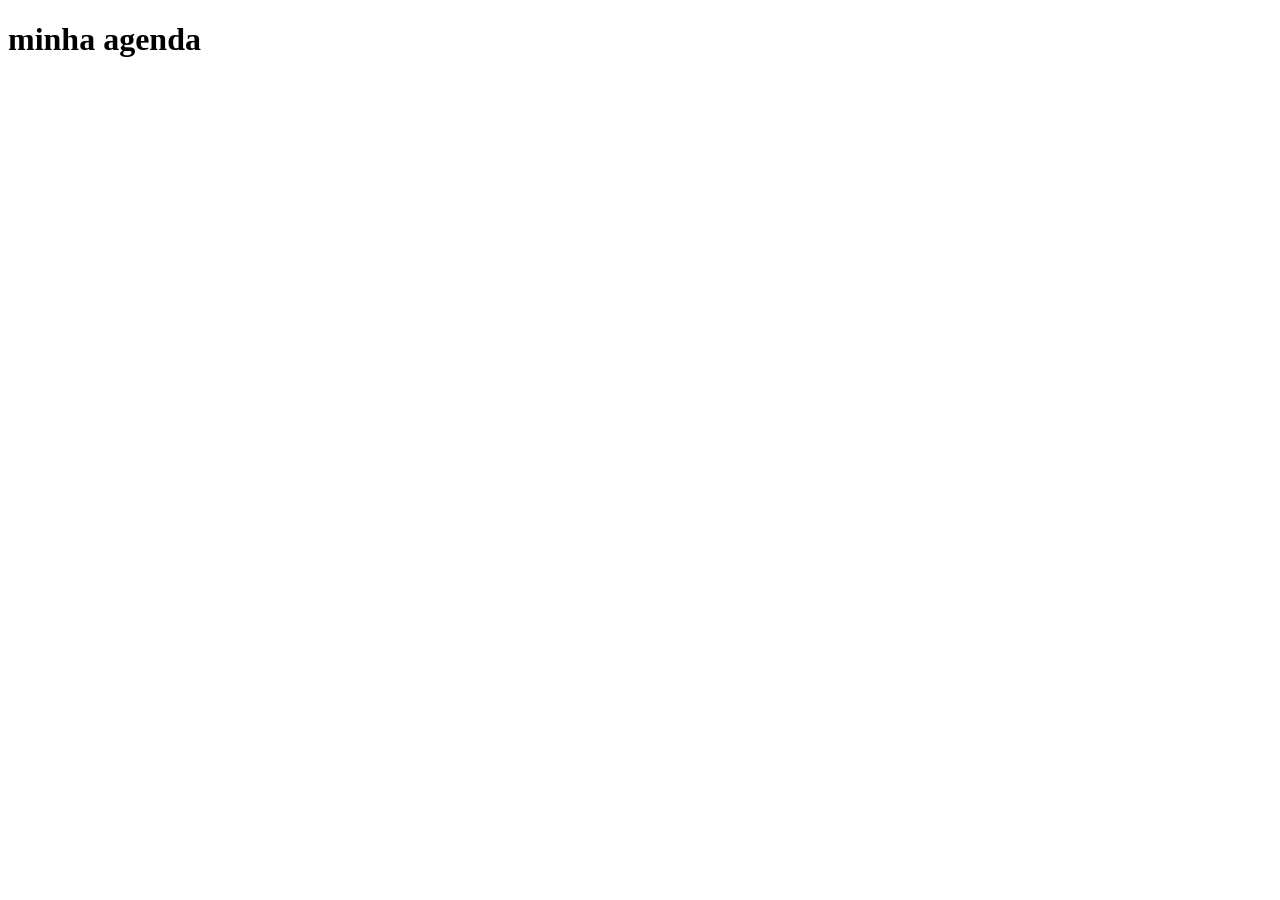
==== src/index.html @ f69b196a "Primeiro commit da PWA Minha Agenda" ====
<!DOCTYPE html>
<html lang="PT-BR">
<head>
    <meta charset="UTF-8">
    <meta name="viewport" content="width=device-width, initial-scale=1.0">
    <link rel="manifest" href="manifest.webmanifest">
    <link rel="stylesheet" href="style.css">
    <script href="app.js"></script>
    <title>Minha Agenda</title>
</head>
<body>
    <h1>minha agenda</h1>
</body>
</html>
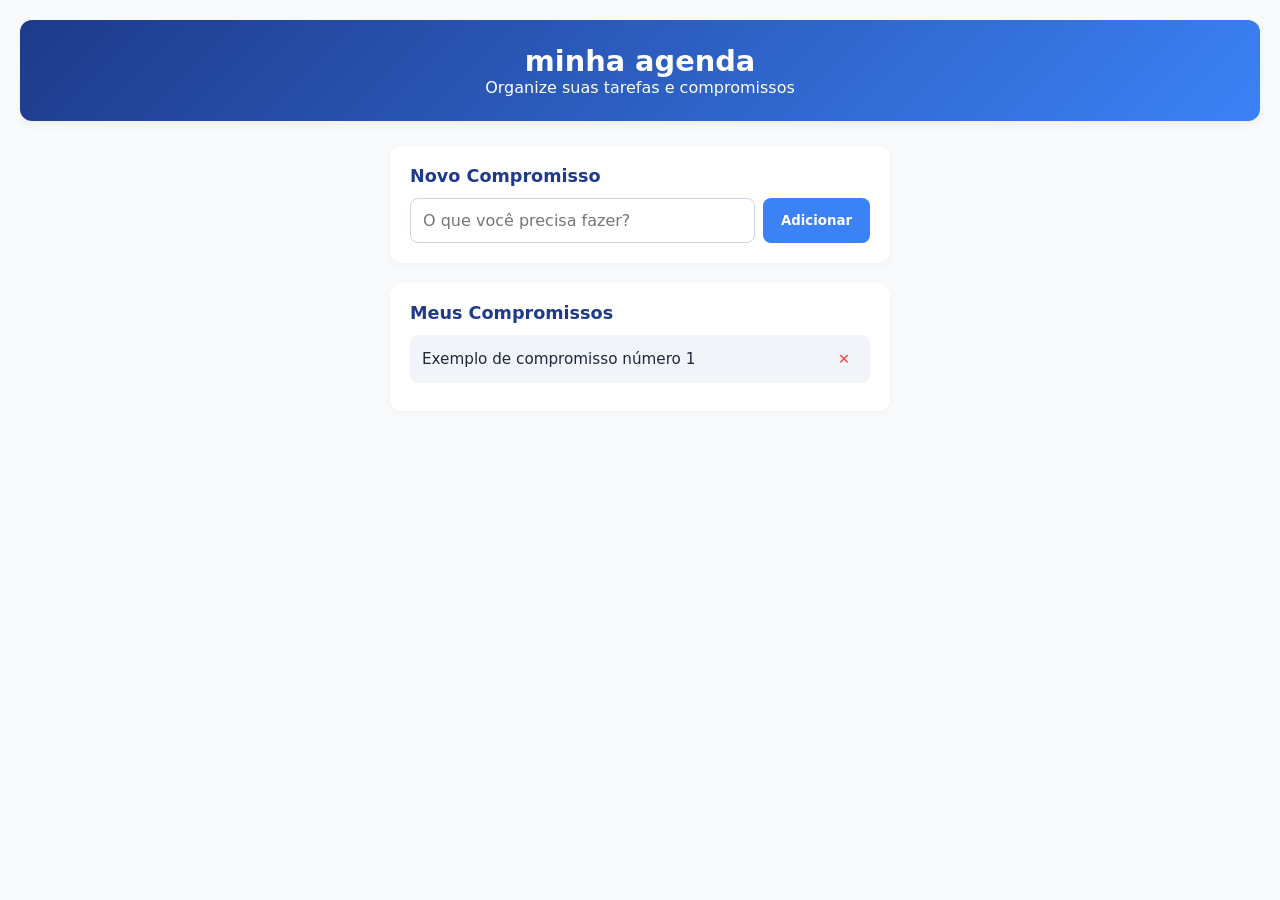
==== commit 8c3ad3ee: "Primeiro commit da PWA Minha Agenda" ====
--- a/src/index.html
+++ b/src/index.html
@@ -5,10 +5,33 @@
     <meta name="viewport" content="width=device-width, initial-scale=1.0">
     <link rel="manifest" href="manifest.webmanifest">
     <link rel="stylesheet" href="style.css">
-    <script href="app.js"></script>
+    <script src="app.js" defer></script>
     <title>Minha Agenda</title>
 </head>
 <body>
-    <h1>minha agenda</h1>
+    <header>
+        <h1> Minha Agenda</h1>
+        <p>Organize suas tarefas e compromissos</p>
+    </header>
+
+    <main class="container">
+      
+        <section class="card">
+            <h2>Novo Compromisso</h2>
+            <div class="form-group">
+                <input type="text" id="novaTarefa" placeholder="O que você precisa fazer?">
+                <button onclick="adicionarTarefa()">Adicionar</button>
+            </div>
+        </section>
+
+        
+        <section class="card">
+            <h2>Meus Compromissos</h2>
+            <ul id="listaTarefas">
+            
+                <li class="tarefa-item">Exemplo de compromisso número 1 <button class="btn-deletar" onclick="this.parentElement.remove()">✕</button></li>
+            </ul>
+        </section>
+    </main>
 </body>
-</html>+</html>
--- a/src/style.css
+++ b/src/style.css
@@ -0,0 +1,105 @@
+* {
+    margin: 0;
+    padding: 0;
+    box-sizing: border-box;
+    font-family: 'Segoe UI', system-ui, sans-serif;
+}
+
+body {
+    background-color: #f8fafc;
+    color: #1e293b;
+    padding: 20px;
+}
+
+header {
+    text-align: center;
+    margin-bottom: 25px;
+    padding: 24px;
+    background: linear-gradient(135deg, #1e3a8a, #3b82f6);
+    color: white;
+    border-radius: 12px;
+    box-shadow: 0 4px 10px rgba(0, 0, 0, 0.05);
+}
+
+header h1 {
+    font-size: 1.8rem;
+    text-transform: lowercase; /* Mantém a estética solicitada no seu h1 */
+}
+
+.container {
+    max-width: 500px;
+    margin: 0 auto;
+}
+
+.card {
+    background: white;
+    padding: 20px;
+    border-radius: 12px;
+    margin-bottom: 20px;
+    box-shadow: 0 2px 8px rgba(0, 0, 0, 0.04);
+}
+
+.card h2 {
+    font-size: 1.1rem;
+    color: #1e3a8a;
+    margin-bottom: 12px;
+}
+
+.form-group {
+    display: flex;
+    gap: 8px;
+}
+
+input {
+    flex: 1;
+    padding: 12px;
+    border: 1px solid #cbd5e1;
+    border-radius: 8px;
+    outline: none;
+    font-size: 1rem;
+}
+
+input:focus {
+    border-color: #3b82f6;
+}
+
+button {
+    background-color: #3b82f6;
+    color: white;
+    border: none;
+    padding: 12px 18px;
+    border-radius: 8px;
+    font-weight: 600;
+    cursor: pointer;
+    transition: background 0.2s;
+}
+
+button:hover {
+    background-color: #2563eb;
+}
+
+ul {
+    list-style: none;
+}
+
+.tarefa-item {
+    display: flex;
+    justify-content: space-between;
+    align-items: center;
+    padding: 12px;
+    background: #f1f5f9;
+    border-radius: 8px;
+    margin-bottom: 8px;
+    font-size: 0.95rem;
+}
+
+.btn-deletar {
+    background: transparent;
+    color: #ef4444;
+    padding: 4px 8px;
+    font-size: 0.9rem;
+}
+
+.btn-deletar:hover {
+    background: #fee2e2;
+}
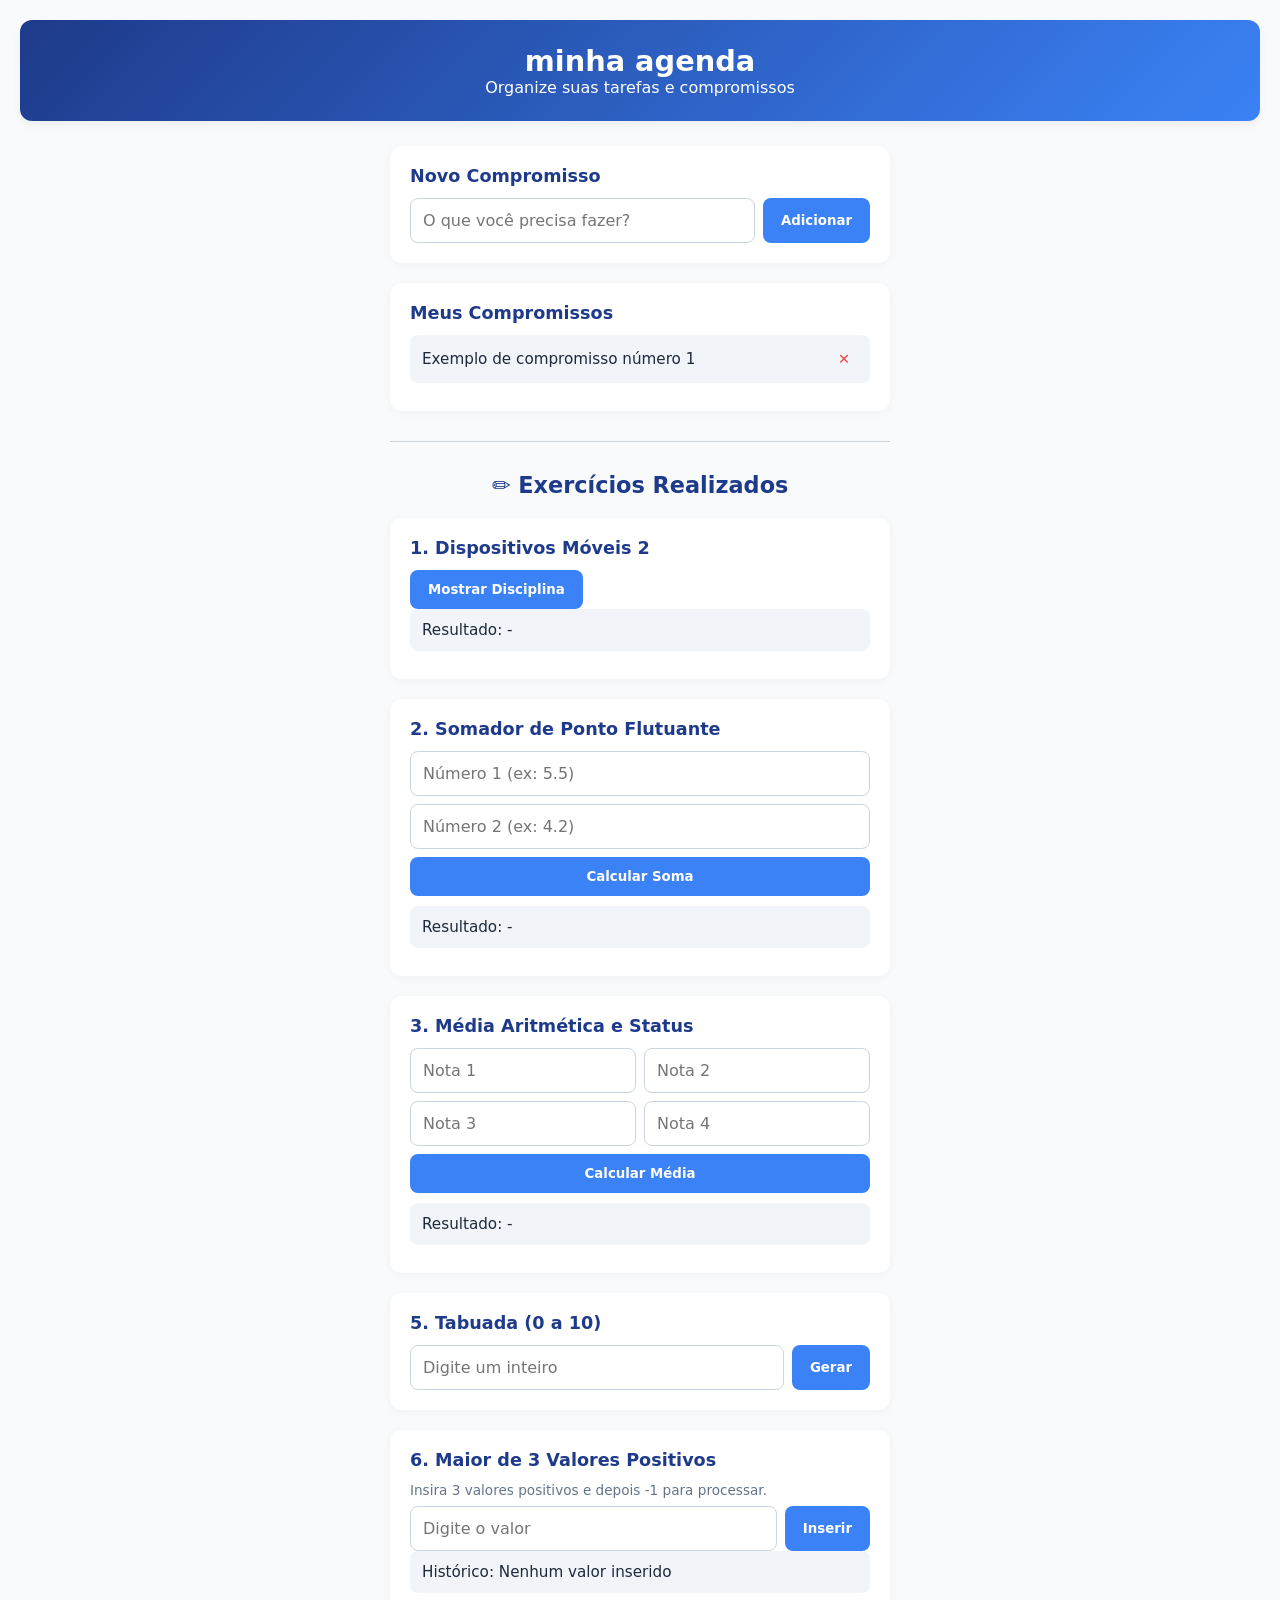
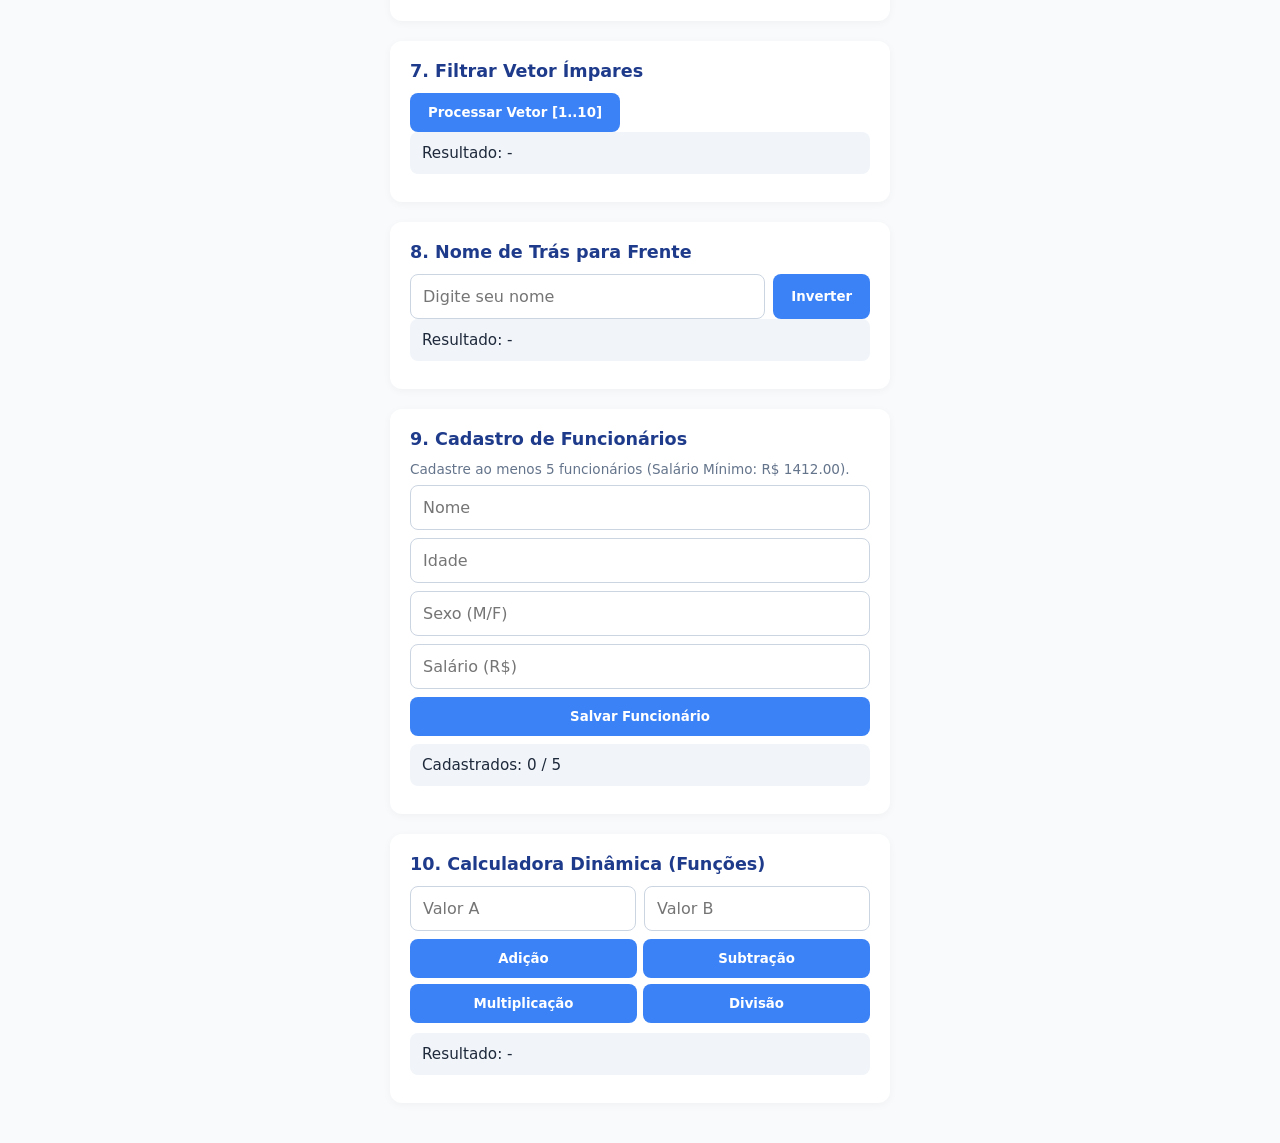
==== commit 943e908e: "Exercicios" ====
--- a/src/index.html
+++ b/src/index.html
@@ -16,6 +16,7 @@
 
     <main class="container">
       
+        <!-- Bloco Principal da Agenda -->
         <section class="card">
             <h2>Novo Compromisso</h2>
             <div class="form-group">
@@ -24,13 +25,120 @@
             </div>
         </section>
 
-        
         <section class="card">
             <h2>Meus Compromissos</h2>
             <ul id="listaTarefas">
-            
                 <li class="tarefa-item">Exemplo de compromisso número 1 <button class="btn-deletar" onclick="this.parentElement.remove()">✕</button></li>
             </ul>
+        </section>
+
+        <hr style="border: 0; height: 1px; background: #cbd5e1; margin: 30px 0;">
+
+        <!-- Seção dos Exercícios Integrados -->
+        <h2 style="text-align: center; margin-bottom: 20px; color: #1e3a8a; font-size: 1.4rem;">✏️ Exercícios Realizados</h2>
+
+        <!-- Exercício 1 -->
+        <section class="card">
+            <h2>1. Dispositivos Móveis 2</h2>
+            <div class="form-group">
+                <button onclick="mostrarDisciplina()">Mostrar Disciplina</button>
+            </div>
+            <div class="tarefa-item" id="resEx1">Resultado: -</div>
+        </section>
+
+        <!-- Exercício 2 -->
+        <section class="card">
+            <h2>2. Somador de Ponto Flutuante</h2>
+            <div class="form-group" style="display: flex; flex-direction: column; gap: 8px;">
+                <input type="number" step="any" id="ex2Num1" placeholder="Número 1 (ex: 5.5)">
+                <input type="number" step="any" id="ex2Num2" placeholder="Número 2 (ex: 4.2)">
+                <button onclick="somarFlutuantes()">Calcular Soma</button>
+            </div>
+            <div class="tarefa-item" id="resEx2" style="margin-top: 10px;">Resultado: -</div>
+        </section>
+
+        <!-- Exercício 3 -->
+        <section class="card">
+            <h2>3. Média Aritmética e Status</h2>
+            <div class="form-group" style="display: grid; grid-template-columns: 1fr 1fr; gap: 8px;">
+                <input type="number" id="nota1" placeholder="Nota 1" min="0" max="10">
+                <input type="number" id="nota2" placeholder="Nota 2" min="0" max="10">
+                <input type="number" id="nota3" placeholder="Nota 3" min="0" max="10">
+                <input type="number" id="nota4" placeholder="Nota 4" min="0" max="10">
+            </div>
+            <button onclick="calcularMedia()" style="width: 100%; margin-top: 8px;">Calcular Média</button>
+            <div class="tarefa-item" id="resEx3" style="margin-top: 10px;">Resultado: -</div>
+        </section>
+
+        <!-- Exercício 5 -->
+        <section class="card">
+            <h2>5. Tabuada (0 a 10)</h2>
+            <div class="form-group">
+                <input type="number" id="numTabuada" placeholder="Digite um inteiro">
+                <button onclick="gerarTabuada()">Gerar</button>
+            </div>
+            <div class="tarefa-item" id="resEx5" style="white-space: pre-line; display: none;"></div>
+        </section>
+
+        <!-- Exercício 6 -->
+        <section class="card">
+            <h2>6. Maior de 3 Valores Positivos</h2>
+            <p style="font-size: 0.85rem; color: #64748b; margin-bottom: 8px;">Insira 3 valores positivos e depois -1 para processar.</p>
+            <div class="form-group">
+                <input type="number" id="inputMaior" placeholder="Digite o valor">
+                <button onclick="adicionarValorMaior()">Inserir</button>
+            </div>
+            <div class="tarefa-item" id="resEx6">Histórico: Nenhum valor inserido</div>
+        </section>
+
+        <!-- Exercício 7 -->
+        <section class="card">
+            <h2>7. Filtrar Vetor Ímpares</h2>
+            <div class="form-group">
+                <button onclick="imprimirImpares()">Processar Vetor [1..10]</button>
+            </div>
+            <div class="tarefa-item" id="resEx7">Resultado: -</div>
+        </section>
+
+        <!-- Exercício 8 -->
+        <section class="card">
+            <h2>8. Nome de Trás para Frente</h2>
+            <div class="form-group">
+                <input type="text" id="inputNomeInvertido" placeholder="Digite seu nome">
+                <button onclick="inverterNome()">Inverter</button>
+            </div>
+            <div class="tarefa-item" id="resEx8">Resultado: -</div>
+        </section>
+
+        <!-- Exercício 9 -->
+        <section class="card">
+            <h2>9. Cadastro de Funcionários</h2>
+            <p style="font-size: 0.85rem; color: #64748b; margin-bottom: 8px;">Cadastre ao menos 5 funcionários (Salário Mínimo: R$ 1412.00).</p>
+            <div class="form-group" style="display: flex; flex-direction: column; gap: 8px;">
+                <input type="text" id="funcNome" placeholder="Nome">
+                <input type="number" id="funcIdade" placeholder="Idade">
+                <input type="text" id="funcSexo" placeholder="Sexo (M/F)">
+                <input type="number" id="funcSalario" placeholder="Salário (R$)">
+                <button onclick="cadastrarFuncionario()">Salvar Funcionário</button>
+            </div>
+            <div class="tarefa-item" id="contagemFunc" style="margin-top: 8px;">Cadastrados: 0 / 5</div>
+            <div class="tarefa-item" id="resEx9" style="white-space: pre-line; display: none; margin-top: 8px; background: #e2e8f0;"></div>
+        </section>
+
+        <!-- Exercício 10 -->
+        <section class="card">
+            <h2>10. Calculadora Dinâmica (Funções)</h2>
+            <div class="form-group" style="display: grid; grid-template-columns: 1fr 1fr; gap: 8px;">
+                <input type="number" id="calcN1" placeholder="Valor A">
+                <input type="number" id="calcN2" placeholder="Valor B">
+            </div>
+            <div class="form-group" style="display: grid; grid-template-columns: 1fr 1fr; gap: 6px; margin-top: 8px;">
+                <button onclick="executarCalculo('soma')">Adição</button>
+                <button onclick="executarCalculo('sub')">Subtração</button>
+                <button onclick="executarCalculo('mult')">Multiplicação</button>
+                <button onclick="executarCalculo('div')">Divisão</button>
+            </div>
+            <div class="tarefa-item" id="resEx10" style="margin-top: 10px;">Resultado: -</div>
         </section>
     </main>
 </body>
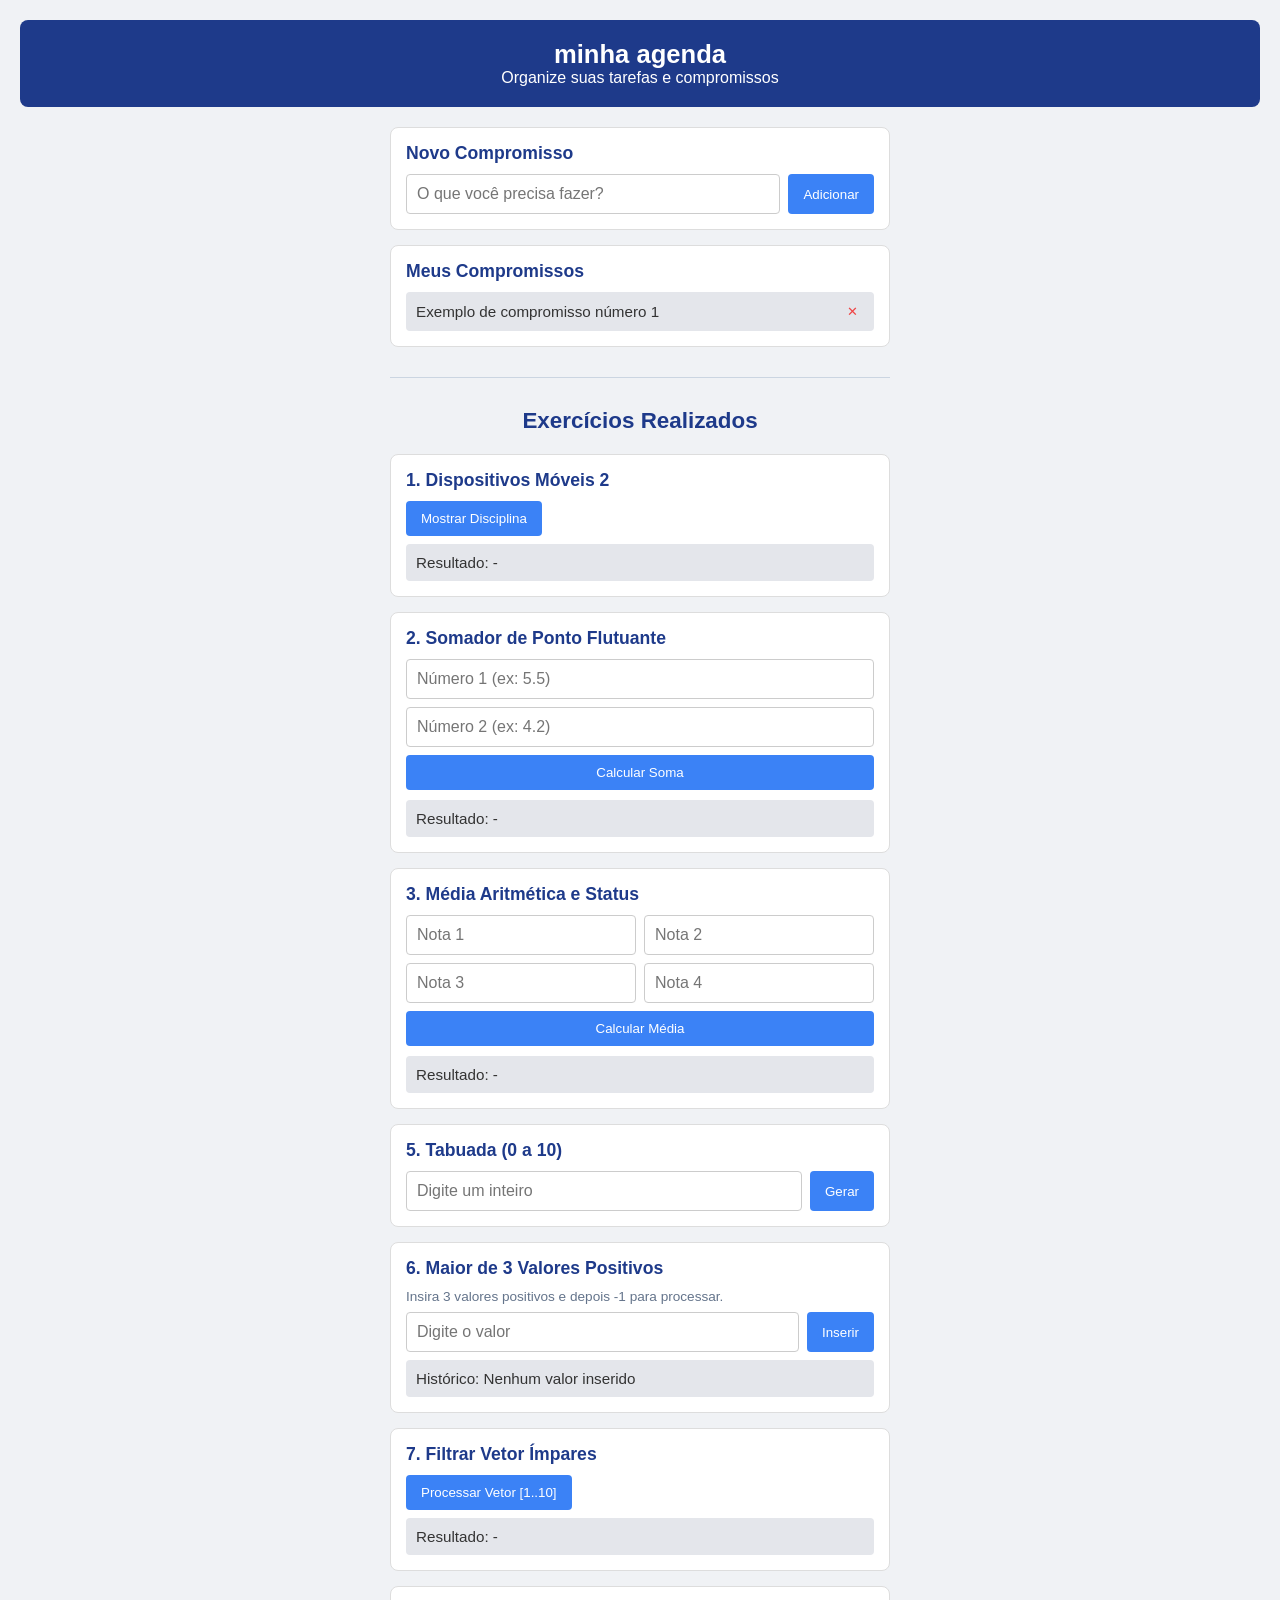
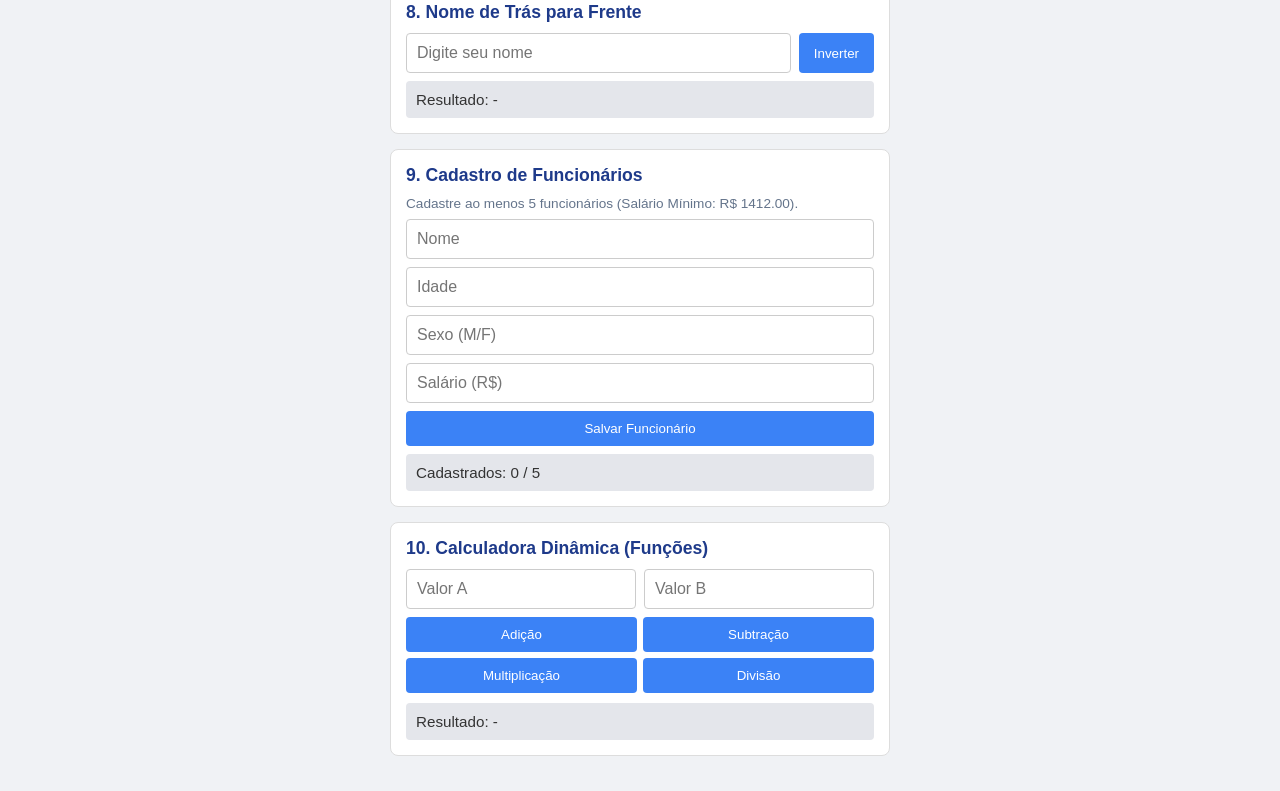
==== commit 1905b5ab: "Exercicios2" ====
--- a/src/index.html
+++ b/src/index.html
@@ -35,7 +35,7 @@
         <hr style="border: 0; height: 1px; background: #cbd5e1; margin: 30px 0;">
 
         <!-- Seção dos Exercícios Integrados -->
-        <h2 style="text-align: center; margin-bottom: 20px; color: #1e3a8a; font-size: 1.4rem;">✏️ Exercícios Realizados</h2>
+        <h2 style="text-align: center; margin-bottom: 20px; color: #1e3a8a; font-size: 1.4rem;"> Exercícios Realizados</h2>
 
         <!-- Exercício 1 -->
         <section class="card">
--- a/src/style.css
+++ b/src/style.css
@@ -2,28 +2,27 @@
     margin: 0;
     padding: 0;
     box-sizing: border-box;
-    font-family: 'Segoe UI', system-ui, sans-serif;
+    font-family: sans-serif;
 }
 
 body {
-    background-color: #f8fafc;
-    color: #1e293b;
+    background-color: #f0f2f5;
+    color: #333;
     padding: 20px;
 }
 
 header {
     text-align: center;
-    margin-bottom: 25px;
-    padding: 24px;
-    background: linear-gradient(135deg, #1e3a8a, #3b82f6);
+    margin-bottom: 20px;
+    padding: 20px;
+    background-color: #1e3a8a;
     color: white;
-    border-radius: 12px;
-    box-shadow: 0 4px 10px rgba(0, 0, 0, 0.05);
+    border-radius: 8px;
 }
 
 header h1 {
-    font-size: 1.8rem;
-    text-transform: lowercase; /* Mantém a estética solicitada no seu h1 */
+    font-size: 1.6rem;
+    text-transform: lowercase;
 }
 
 .container {
@@ -33,16 +32,16 @@
 
 .card {
     background: white;
-    padding: 20px;
-    border-radius: 12px;
-    margin-bottom: 20px;
-    box-shadow: 0 2px 8px rgba(0, 0, 0, 0.04);
+    padding: 15px;
+    border-radius: 8px;
+    margin-bottom: 15px;
+    border: 1px solid #ddd;
 }
 
 .card h2 {
     font-size: 1.1rem;
     color: #1e3a8a;
-    margin-bottom: 12px;
+    margin-bottom: 10px;
 }
 
 .form-group {
@@ -52,26 +51,19 @@
 
 input {
     flex: 1;
-    padding: 12px;
-    border: 1px solid #cbd5e1;
-    border-radius: 8px;
-    outline: none;
+    padding: 10px;
+    border: 1px solid #ccc;
+    border-radius: 4px;
     font-size: 1rem;
-}
-
-input:focus {
-    border-color: #3b82f6;
 }
 
 button {
     background-color: #3b82f6;
     color: white;
     border: none;
-    padding: 12px 18px;
-    border-radius: 8px;
-    font-weight: 600;
+    padding: 10px 15px;
+    border-radius: 4px;
     cursor: pointer;
-    transition: background 0.2s;
 }
 
 button:hover {
@@ -86,20 +78,15 @@
     display: flex;
     justify-content: space-between;
     align-items: center;
-    padding: 12px;
-    background: #f1f5f9;
-    border-radius: 8px;
-    margin-bottom: 8px;
+    padding: 10px;
+    background: #e4e6eb;
+    border-radius: 4px;
+    margin-top: 8px;
     font-size: 0.95rem;
 }
 
 .btn-deletar {
     background: transparent;
     color: #ef4444;
-    padding: 4px 8px;
-    font-size: 0.9rem;
+    padding: 2px 6px;
 }
-
-.btn-deletar:hover {
-    background: #fee2e2;
-}
